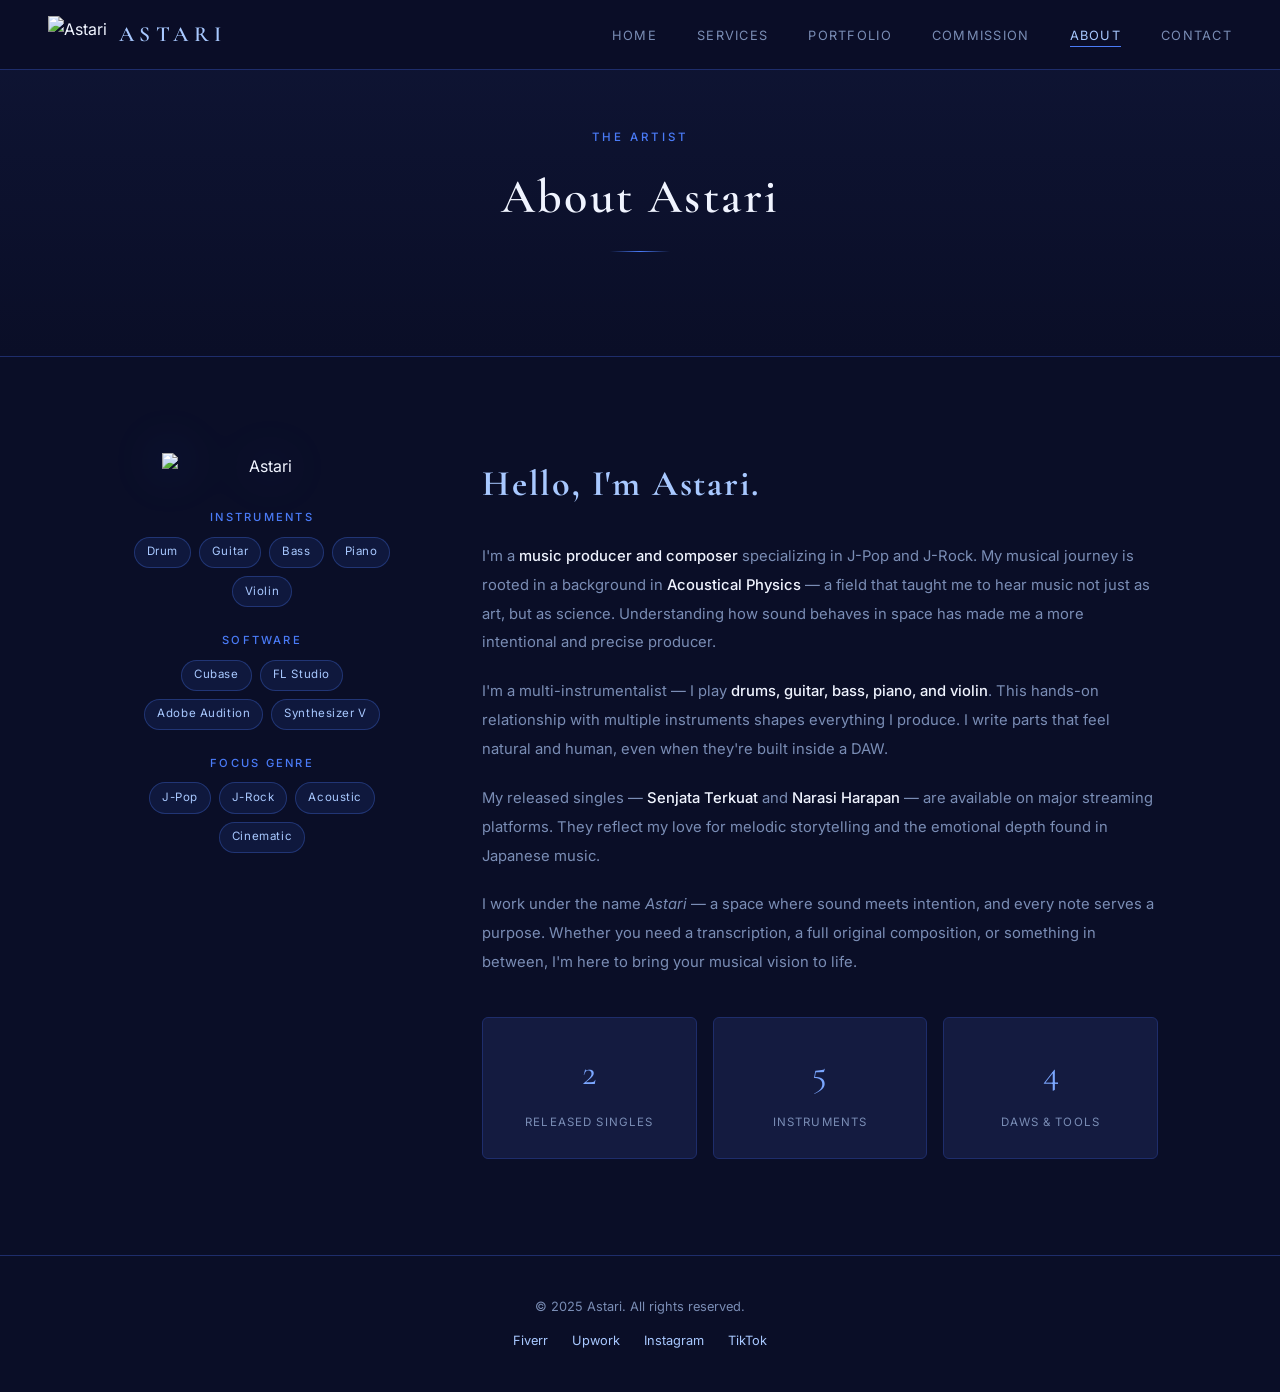
==== about.html @ a9f1df6e "Add files via upload" ====
<!DOCTYPE html>
<html lang="en">
<head>
    <meta charset="UTF-8">
    <meta name="viewport" content="width=device-width, initial-scale=1.0">
    <title>About — Astari</title>
    <meta name="description" content="About Astari — J-Pop & J-Rock music producer, composer, and multi-instrumentalist with a background in Acoustical Physics.">
    <link rel="stylesheet" href="style.css">
    <link rel="icon" href="images/logo.png" type="image/png">
</head>
<body>

<nav>
    <a href="index.html" class="nav-logo">
        <img src="images/logo.png" alt="Astari">
        <span class="nav-logo-text">ASTARI</span>
    </a>
    <button class="hamburger" onclick="toggleMenu()" aria-label="Open Menu">
        <span></span><span></span><span></span>
    </button>
    <ul class="nav-links" id="navLinks">
        <li><a href="index.html">Home</a></li>
        <li><a href="services.html">Services</a></li>
        <li><a href="portfolio.html">Portfolio</a></li>
        <li><a href="commission.html">Commission</a></li>
        <li><a href="about.html" class="active">About</a></li>
        <li><a href="contact.html">Contact</a></li>
    </ul>
</nav>

<div class="page-hero">
    <p class="section-label">The Artist</p>
    <h1 class="section-title">About Astari</h1>
    <div class="divider"></div>
</div>

<section>
    <div class="about-grid">

        <!-- LEFT: Logo + Skills -->
        <div class="about-logo-area">
            <img src="images/logo.png" alt="Astari">

            <p class="about-section-label">Instruments</p>
            <div class="skills-list" style="justify-content: center;">
                <span class="skill-tag">Drum</span>
                <span class="skill-tag">Guitar</span>
                <span class="skill-tag">Bass</span>
                <span class="skill-tag">Piano</span>
                <span class="skill-tag">Violin</span>
            </div>

            <p class="about-section-label">Software</p>
            <div class="skills-list" style="justify-content: center;">
                <span class="skill-tag">Cubase</span>
                <span class="skill-tag">FL Studio</span>
                <span class="skill-tag">Adobe Audition</span>
                <span class="skill-tag">Synthesizer V</span>
            </div>

            <p class="about-section-label">Focus Genre</p>
            <div class="skills-list" style="justify-content: center;">
                <span class="skill-tag">J-Pop</span>
                <span class="skill-tag">J-Rock</span>
                <span class="skill-tag">Acoustic</span>
                <span class="skill-tag">Cinematic</span>
            </div>
        </div>

        <!-- RIGHT: Bio -->
        <div class="about-content">
            <h2>Hello, I'm Astari.</h2>

            <p>
                I'm a <strong>music producer and composer</strong> specializing in J-Pop and J-Rock.
                My musical journey is rooted in a background in <strong>Acoustical Physics</strong> —
                a field that taught me to hear music not just as art, but as science.
                Understanding how sound behaves in space has made me a more intentional and precise producer.
            </p>

            <p>
                I'm a multi-instrumentalist — I play <strong>drums, guitar, bass, piano, and violin</strong>.
                This hands-on relationship with multiple instruments shapes everything I produce.
                I write parts that feel natural and human, even when they're built inside a DAW.
            </p>

            <p>
                My released singles — <strong>Senjata Terkuat</strong> and <strong>Narasi Harapan</strong> —
                are available on major streaming platforms.
                They reflect my love for melodic storytelling and the emotional depth found in Japanese music.
            </p>

            <p>
                I work under the name <em>Astari</em> — a space where sound meets intention,
                and every note serves a purpose.
                Whether you need a transcription, a full original composition, or something in between,
                I'm here to bring your musical vision to life.
            </p>

            <!-- Stats -->
            <div class="about-stats">
                <div class="stat">
                    <span class="stat-number">2</span>
                    <span class="stat-label">Released Singles</span>
                </div>
                <div class="stat">
                    <span class="stat-number">5</span>
                    <span class="stat-label">Instruments</span>
                </div>
                <div class="stat">
                    <span class="stat-number">4</span>
                    <span class="stat-label">DAWs &amp; Tools</span>
                </div>
            </div>
        </div>

    </div>
</section>

<footer>
    <p>© 2025 Astari. All rights reserved.</p>
    <div class="footer-links">
        <a href="https://fiverr.com/[YOUR_FIVERR_USERNAME]" target="_blank" rel="noopener">Fiverr</a>
        <a href="https://www.upwork.com/freelancers/[YOUR_UPWORK_ID]" target="_blank" rel="noopener">Upwork</a>
        <a href="https://instagram.com/[YOUR_IG_USERNAME]" target="_blank" rel="noopener">Instagram</a>
        <a href="https://tiktok.com/@[YOUR_TIKTOK_USERNAME]" target="_blank" rel="noopener">TikTok</a>
    </div>
</footer>

<script>
    function toggleMenu() {
        document.getElementById('navLinks').classList.toggle('open');
    }
    document.querySelectorAll('.nav-links a').forEach(link => {
        link.addEventListener('click', () => {
            document.getElementById('navLinks').classList.remove('open');
        });
    });
</script>

</body>
</html>
---- style.css ----
/* ============================================================
   ASTARI — Music Portfolio Website
   Theme: Dark Navy + Electric Blue Glow
   ============================================================ */

@import url('https://fonts.googleapis.com/css2?family=Cormorant+Garamond:ital,wght@0,400;0,500;0,600;1,400&family=Inter:wght@300;400;500&display=swap');

/* --- Reset & Base --- */
*, *::before, *::after {
    margin: 0;
    padding: 0;
    box-sizing: border-box;
}

:root {
    --bg:     #0A0E27;
    --bg2:    #0F1535;
    --bg3:    #141B40;
    --border: #1E2D6B;
    --accent: #4A7BF7;
    --glow:   #7BA7FF;
    --light:  #A8C8FF;
    --text:   #F0F4FF;
    --muted:  #7A8DB5;
    --white:  #FFFFFF;
    --green:  #4ade80;
}

html { scroll-behavior: smooth; }

body {
    background: var(--bg);
    color: var(--text);
    font-family: 'Inter', sans-serif;
    font-size: 16px;
    line-height: 1.7;
    min-height: 100vh;
}

a { color: inherit; text-decoration: none; }
img { max-width: 100%; display: block; }

/* ============================================================
   NAVIGATION
   ============================================================ */
nav {
    position: fixed;
    top: 0; left: 0;
    width: 100%;
    background: rgba(10, 14, 39, 0.92);
    backdrop-filter: blur(16px);
    -webkit-backdrop-filter: blur(16px);
    border-bottom: 1px solid var(--border);
    z-index: 999;
    display: flex;
    align-items: center;
    justify-content: space-between;
    padding: 1rem 3rem;
}

.nav-logo {
    display: flex;
    align-items: center;
    gap: 0.75rem;
}

.nav-logo img {
    height: 36px;
    width: auto;
}

.nav-logo-text {
    font-family: 'Cormorant Garamond', serif;
    font-size: 1.35rem;
    font-weight: 600;
    color: var(--light);
    letter-spacing: 0.25em;
}

.nav-links {
    list-style: none;
    display: flex;
    gap: 2.5rem;
    align-items: center;
}

.nav-links a {
    font-size: 0.8rem;
    font-weight: 400;
    color: var(--muted);
    letter-spacing: 0.1em;
    text-transform: uppercase;
    transition: color 0.25s;
    position: relative;
}

.nav-links a::after {
    content: '';
    position: absolute;
    bottom: -4px; left: 0;
    width: 0; height: 1px;
    background: var(--accent);
    transition: width 0.25s;
}

.nav-links a:hover,
.nav-links a.active {
    color: var(--light);
}

.nav-links a:hover::after,
.nav-links a.active::after {
    width: 100%;
}

/* Hamburger */
.hamburger {
    display: none;
    background: none;
    border: none;
    cursor: pointer;
    padding: 0.5rem;
    flex-direction: column;
    gap: 5px;
}

.hamburger span {
    display: block;
    width: 22px;
    height: 2px;
    background: var(--text);
    border-radius: 2px;
    transition: all 0.3s;
}

/* ============================================================
   BUTTONS
   ============================================================ */
.btn {
    display: inline-flex;
    align-items: center;
    gap: 0.4rem;
    padding: 0.75rem 1.75rem;
    border-radius: 4px;
    font-family: 'Inter', sans-serif;
    font-size: 0.875rem;
    font-weight: 500;
    letter-spacing: 0.05em;
    cursor: pointer;
    transition: all 0.3s;
    border: none;
    text-decoration: none;
}

.btn-primary {
    background: var(--accent);
    color: var(--white);
}

.btn-primary:hover {
    background: var(--glow);
    box-shadow: 0 0 24px rgba(74, 123, 247, 0.5);
    transform: translateY(-1px);
}

.btn-outline {
    background: transparent;
    color: var(--light);
    border: 1px solid rgba(74, 123, 247, 0.5);
}

.btn-outline:hover {
    background: rgba(74, 123, 247, 0.08);
    border-color: var(--accent);
    box-shadow: 0 0 16px rgba(74, 123, 247, 0.15);
    transform: translateY(-1px);
}

.btn-fiverr {
    background: #1DBF73;
    color: var(--white);
}

.btn-fiverr:hover {
    background: #19a463;
    box-shadow: 0 0 20px rgba(29, 191, 115, 0.4);
    transform: translateY(-1px);
}

/* ============================================================
   SECTION LAYOUT
   ============================================================ */
section {
    padding: 6rem 2rem;
    max-width: 1100px;
    margin: 0 auto;
}

.section-label {
    text-align: center;
    font-size: 0.72rem;
    font-weight: 500;
    color: var(--accent);
    letter-spacing: 0.25em;
    text-transform: uppercase;
    margin-bottom: 0.6rem;
}

.section-title {
    font-family: 'Cormorant Garamond', serif;
    font-size: clamp(2rem, 4vw, 3rem);
    font-weight: 600;
    color: var(--text);
    text-align: center;
    margin-bottom: 0.5rem;
    letter-spacing: 0.05em;
}

.divider {
    width: 60px;
    height: 1px;
    background: linear-gradient(to right, transparent, var(--accent), transparent);
    margin: 0.75rem auto 2.5rem;
}

/* ============================================================
   CARDS
   ============================================================ */
.card {
    background: var(--bg3);
    border: 1px solid var(--border);
    border-radius: 8px;
    padding: 2rem;
    transition: border-color 0.3s, box-shadow 0.3s, transform 0.3s;
}

.card:hover {
    border-color: rgba(74, 123, 247, 0.5);
    box-shadow: 0 4px 30px rgba(74, 123, 247, 0.08);
    transform: translateY(-2px);
}

/* ============================================================
   PAGE HERO (inner pages)
   ============================================================ */
.page-hero {
    padding: 8rem 2rem 4rem;
    text-align: center;
    background: linear-gradient(to bottom, var(--bg2), var(--bg));
    border-bottom: 1px solid var(--border);
}

/* ============================================================
   HOME — HERO
   ============================================================ */
.hero {
    min-height: 100vh;
    display: flex;
    flex-direction: column;
    align-items: center;
    justify-content: center;
    text-align: center;
    padding: 8rem 2rem 4rem;
    position: relative;
    overflow: hidden;
}

.hero::before {
    content: '';
    position: absolute;
    top: 20%; left: 50%;
    transform: translateX(-50%);
    width: 700px; height: 700px;
    background: radial-gradient(ellipse, rgba(74, 123, 247, 0.07) 0%, transparent 70%);
    pointer-events: none;
}

.hero-logo img {
    height: 160px;
    width: auto;
    margin: 0 auto 2rem;
    filter: drop-shadow(0 0 24px rgba(74, 123, 247, 0.45));
    animation: float 6s ease-in-out infinite;
}

@keyframes float {
    0%, 100% { transform: translateY(0px); }
    50%       { transform: translateY(-14px); }
}

.hero-eyebrow {
    font-size: 0.75rem;
    font-weight: 500;
    color: var(--accent);
    letter-spacing: 0.3em;
    text-transform: uppercase;
    margin-bottom: 0.75rem;
}

.hero-title {
    font-family: 'Cormorant Garamond', serif;
    font-size: clamp(3.5rem, 8vw, 6rem);
    font-weight: 600;
    color: var(--text);
    letter-spacing: 0.35em;
    margin-bottom: 1rem;
    line-height: 1;
}

.hero-subtitle {
    font-size: 0.95rem;
    color: var(--muted);
    letter-spacing: 0.12em;
    margin-bottom: 2.5rem;
}

.hero-subtitle span {
    color: var(--border);
    margin: 0 0.5rem;
}

.hero-buttons {
    display: flex;
    gap: 1rem;
    justify-content: center;
    flex-wrap: wrap;
    margin-bottom: 2rem;
}

.commission-status {
    display: inline-flex;
    align-items: center;
    gap: 0.6rem;
    font-size: 0.8rem;
    color: var(--muted);
    padding: 0.45rem 1.1rem;
    border: 1px solid var(--border);
    border-radius: 20px;
    background: var(--bg2);
}

.status-dot {
    width: 8px; height: 8px;
    border-radius: 50%;
    background: var(--green);
    box-shadow: 0 0 8px var(--green);
    animation: pulse 2s ease-in-out infinite;
    flex-shrink: 0;
}

@keyframes pulse {
    0%, 100% { opacity: 1; }
    50%       { opacity: 0.4; }
}

/* ============================================================
   HOME — SERVICES MINI GRID
   ============================================================ */
.services-mini-grid {
    display: grid;
    grid-template-columns: repeat(auto-fill, minmax(210px, 1fr));
    gap: 1rem;
}

.service-mini-card {
    background: var(--bg3);
    border: 1px solid var(--border);
    border-radius: 6px;
    padding: 0.9rem 1.25rem;
    font-size: 0.875rem;
    color: var(--muted);
    display: flex;
    align-items: center;
    gap: 0.6rem;
    transition: all 0.3s;
}

.service-mini-card:hover {
    border-color: var(--accent);
    color: var(--light);
}

/* ============================================================
   SERVICES PAGE
   ============================================================ */
.services-grid {
    display: grid;
    grid-template-columns: repeat(auto-fill, minmax(300px, 1fr));
    gap: 1.5rem;
    margin-top: 2rem;
}

.service-card {
    background: var(--bg3);
    border: 1px solid var(--border);
    border-radius: 8px;
    padding: 2rem;
    transition: all 0.3s;
    display: flex;
    flex-direction: column;
}

.service-card:hover {
    border-color: rgba(74, 123, 247, 0.5);
    box-shadow: 0 4px 30px rgba(74, 123, 247, 0.08);
    transform: translateY(-3px);
}

.service-icon {
    font-size: 2rem;
    margin-bottom: 1rem;
}

.service-card h3 {
    font-family: 'Cormorant Garamond', serif;
    font-size: 1.3rem;
    font-weight: 600;
    color: var(--light);
    margin-bottom: 0.75rem;
    letter-spacing: 0.05em;
}

.service-card p {
    font-size: 0.875rem;
    color: var(--muted);
    line-height: 1.75;
    margin-bottom: 1.5rem;
    flex: 1;
}

.service-badge {
    display: inline-block;
    font-size: 0.68rem;
    font-weight: 500;
    letter-spacing: 0.08em;
    text-transform: uppercase;
    padding: 0.2rem 0.6rem;
    border-radius: 3px;
    background: rgba(74, 123, 247, 0.12);
    color: var(--accent);
    border: 1px solid rgba(74, 123, 247, 0.3);
    margin-bottom: 1rem;
    margin-right: 0.4rem;
}

.service-buttons {
    display: flex;
    gap: 0.75rem;
    flex-wrap: wrap;
}

/* ============================================================
   PORTFOLIO PAGE
   ============================================================ */
.portfolio-grid {
    display: grid;
    grid-template-columns: repeat(auto-fill, minmax(320px, 1fr));
    gap: 2rem;
}

.portfolio-card {
    background: var(--bg3);
    border: 1px solid var(--border);
    border-radius: 8px;
    overflow: hidden;
    transition: all 0.3s;
}

.portfolio-card:hover {
    border-color: rgba(74, 123, 247, 0.5);
    box-shadow: 0 4px 30px rgba(74, 123, 247, 0.1);
    transform: translateY(-3px);
}

.portfolio-artwork {
    width: 100%;
    aspect-ratio: 1 / 1;
    background: var(--bg2);
    display: flex;
    align-items: center;
    justify-content: center;
    font-size: 5rem;
    color: var(--border);
    overflow: hidden;
}

.portfolio-artwork img {
    width: 100%;
    height: 100%;
    object-fit: cover;
}

.portfolio-info {
    padding: 1.5rem 1.5rem 0.5rem;
}

.portfolio-info h3 {
    font-family: 'Cormorant Garamond', serif;
    font-size: 1.3rem;
    color: var(--light);
    margin-bottom: 0.25rem;
}

.portfolio-info .meta {
    font-size: 0.78rem;
    color: var(--muted);
    margin-bottom: 1rem;
    letter-spacing: 0.05em;
}

.portfolio-embed {
    padding: 0 1.5rem 1.5rem;
}

.portfolio-embed iframe {
    width: 100%;
    border-radius: 4px;
    border: none;
}

.embed-placeholder {
    background: var(--bg2);
    border: 1px dashed var(--border);
    border-radius: 4px;
    padding: 1rem;
    text-align: center;
    font-size: 0.78rem;
    color: var(--muted);
    font-style: italic;
}

/* ============================================================
   COMMISSION PAGE
   ============================================================ */
.commission-status-banner {
    background: var(--bg2);
    border: 1px solid var(--border);
    border-radius: 8px;
    padding: 2.5rem 2rem;
    text-align: center;
    margin-bottom: 4rem;
    position: relative;
    overflow: hidden;
}

.commission-status-banner::before {
    content: '';
    position: absolute;
    top: 0; left: 0; right: 0;
    height: 2px;
    background: linear-gradient(to right, transparent, var(--accent), transparent);
}

.commission-open-label {
    font-family: 'Cormorant Garamond', serif;
    font-size: 1.75rem;
    color: var(--green);
    letter-spacing: 0.1em;
    margin-bottom: 0.5rem;
    display: flex;
    align-items: center;
    justify-content: center;
    gap: 0.75rem;
}

.how-order-grid {
    display: grid;
    grid-template-columns: 1fr 1fr;
    gap: 2rem;
}

.order-card {
    background: var(--bg3);
    border: 1px solid var(--border);
    border-radius: 8px;
    padding: 2rem;
}

.order-card h3 {
    font-family: 'Cormorant Garamond', serif;
    font-size: 1.3rem;
    color: var(--light);
    margin-bottom: 0.75rem;
}

.order-card > p {
    color: var(--muted);
    font-size: 0.875rem;
    margin-bottom: 1rem;
}

.order-steps {
    list-style: none;
    color: var(--muted);
    font-size: 0.875rem;
    margin-bottom: 1.5rem;
}

.order-steps li {
    padding: 0.45rem 0;
    border-bottom: 1px solid var(--border);
    display: flex;
    align-items: center;
    gap: 0.6rem;
}

.order-steps li:last-child {
    border-bottom: none;
}

.tos-list {
    list-style: none;
    color: var(--muted);
    font-size: 0.875rem;
}

.tos-list li {
    padding: 0.75rem 0;
    border-bottom: 1px solid var(--border);
    display: flex;
    gap: 0.75rem;
    align-items: flex-start;
    line-height: 1.65;
}

.tos-list li:last-child {
    border-bottom: none;
}

.tos-list li::before {
    content: '✦';
    color: var(--accent);
    font-size: 0.6rem;
    margin-top: 0.45rem;
    flex-shrink: 0;
}

.faq-list {
    display: flex;
    flex-direction: column;
    gap: 1rem;
}

.faq-item h4 {
    font-family: 'Cormorant Garamond', serif;
    font-size: 1.1rem;
    color: var(--light);
    margin-bottom: 0.5rem;
}

.faq-item p {
    font-size: 0.875rem;
    color: var(--muted);
    line-height: 1.75;
}

/* ============================================================
   ABOUT PAGE
   ============================================================ */
.about-grid {
    display: grid;
    grid-template-columns: 280px 1fr;
    gap: 5rem;
    align-items: start;
}

.about-logo-area {
    text-align: center;
    position: sticky;
    top: 100px;
}

.about-logo-area img {
    width: 200px;
    margin: 0 auto 1.75rem;
    filter: drop-shadow(0 0 24px rgba(74, 123, 247, 0.35));
}

.skills-list {
    display: flex;
    flex-wrap: wrap;
    gap: 0.5rem;
    margin-top: 0.5rem;
}

.skill-tag {
    font-size: 0.72rem;
    padding: 0.3rem 0.75rem;
    border-radius: 20px;
    background: rgba(74, 123, 247, 0.1);
    border: 1px solid rgba(74, 123, 247, 0.3);
    color: var(--light);
    letter-spacing: 0.05em;
}

.about-section-label {
    font-size: 0.7rem;
    font-weight: 500;
    color: var(--accent);
    letter-spacing: 0.2em;
    text-transform: uppercase;
    margin: 1.5rem 0 0.6rem;
}

.about-content h2 {
    font-family: 'Cormorant Garamond', serif;
    font-size: 2.25rem;
    color: var(--light);
    margin-bottom: 1.75rem;
    letter-spacing: 0.05em;
}

.about-content p {
    color: var(--muted);
    font-size: 0.925rem;
    line-height: 1.95;
    margin-bottom: 1.25rem;
}

.about-content strong {
    color: var(--text);
    font-weight: 500;
}

.about-stats {
    display: grid;
    grid-template-columns: repeat(3, 1fr);
    gap: 1rem;
    margin-top: 2.5rem;
}

.stat {
    text-align: center;
    padding: 1.5rem 1rem;
    background: var(--bg3);
    border: 1px solid var(--border);
    border-radius: 6px;
}

.stat-number {
    font-family: 'Cormorant Garamond', serif;
    font-size: 2.25rem;
    color: var(--glow);
    display: block;
    margin-bottom: 0.25rem;
}

.stat-label {
    font-size: 0.72rem;
    color: var(--muted);
    text-transform: uppercase;
    letter-spacing: 0.1em;
}

/* ============================================================
   CONTACT PAGE
   ============================================================ */
.contact-grid {
    display: grid;
    grid-template-columns: 1fr 1fr;
    gap: 1.5rem;
}

.contact-card {
    background: var(--bg3);
    border: 1px solid var(--border);
    border-radius: 8px;
    padding: 1.75rem;
    transition: all 0.3s;
}

.contact-card:hover {
    border-color: rgba(74, 123, 247, 0.5);
    box-shadow: 0 0 24px rgba(74, 123, 247, 0.07);
    transform: translateY(-2px);
}

.contact-card-header {
    display: flex;
    align-items: center;
    gap: 0.75rem;
    margin-bottom: 0.75rem;
}

.contact-icon {
    font-size: 1.4rem;
}

.contact-card h3 {
    font-family: 'Cormorant Garamond', serif;
    font-size: 1.2rem;
    color: var(--light);
}

.contact-card p {
    font-size: 0.85rem;
    color: var(--muted);
    margin-bottom: 1.25rem;
    line-height: 1.65;
}

.contact-section-divider {
    border: none;
    border-top: 1px solid var(--border);
    margin: 3rem 0;
}

/* ============================================================
   FOOTER
   ============================================================ */
footer {
    border-top: 1px solid var(--border);
    padding: 2.5rem 2rem;
    text-align: center;
    color: var(--muted);
    font-size: 0.8rem;
}

footer a {
    color: var(--light);
    transition: color 0.2s;
}

footer a:hover { color: var(--white); }

.footer-links {
    display: flex;
    justify-content: center;
    gap: 1.5rem;
    margin-top: 0.75rem;
    flex-wrap: wrap;
}

/* ============================================================
   UTILITY
   ============================================================ */
.text-center { text-align: center; }
.mt-1 { margin-top: 1rem; }
.mt-2 { margin-top: 2rem; }
.mt-3 { margin-top: 3rem; }
.mt-4 { margin-top: 4rem; }

.info-box {
    background: var(--bg2);
    border: 1px solid var(--border);
    border-radius: 8px;
    padding: 1.5rem 2rem;
    font-size: 0.875rem;
    color: var(--muted);
    text-align: center;
    line-height: 1.8;
}

/* ============================================================
   RESPONSIVE
   ============================================================ */
@media (max-width: 900px) {
    .about-grid {
        grid-template-columns: 1fr;
        gap: 3rem;
    }
    .about-logo-area {
        position: static;
    }
}

@media (max-width: 768px) {
    nav { padding: 1rem 1.25rem; }

    .nav-links {
        display: none;
        position: fixed;
        top: 64px; left: 0;
        width: 100%;
        background: var(--bg2);
        flex-direction: column;
        padding: 1.5rem 2rem;
        gap: 1.25rem;
        border-bottom: 1px solid var(--border);
        z-index: 998;
    }

    .nav-links.open { display: flex; }
    .hamburger { display: flex; }

    .hero-logo img { height: 120px; }

    .how-order-grid,
    .contact-grid {
        grid-template-columns: 1fr;
    }

    .about-stats { grid-template-columns: 1fr 1fr; }

    section { padding: 4rem 1.25rem; }
    .page-hero { padding: 7rem 1.25rem 3rem; }
}

@media (max-width: 480px) {
    .about-stats { grid-template-columns: 1fr; }
    .hero-title { letter-spacing: 0.2em; }
}
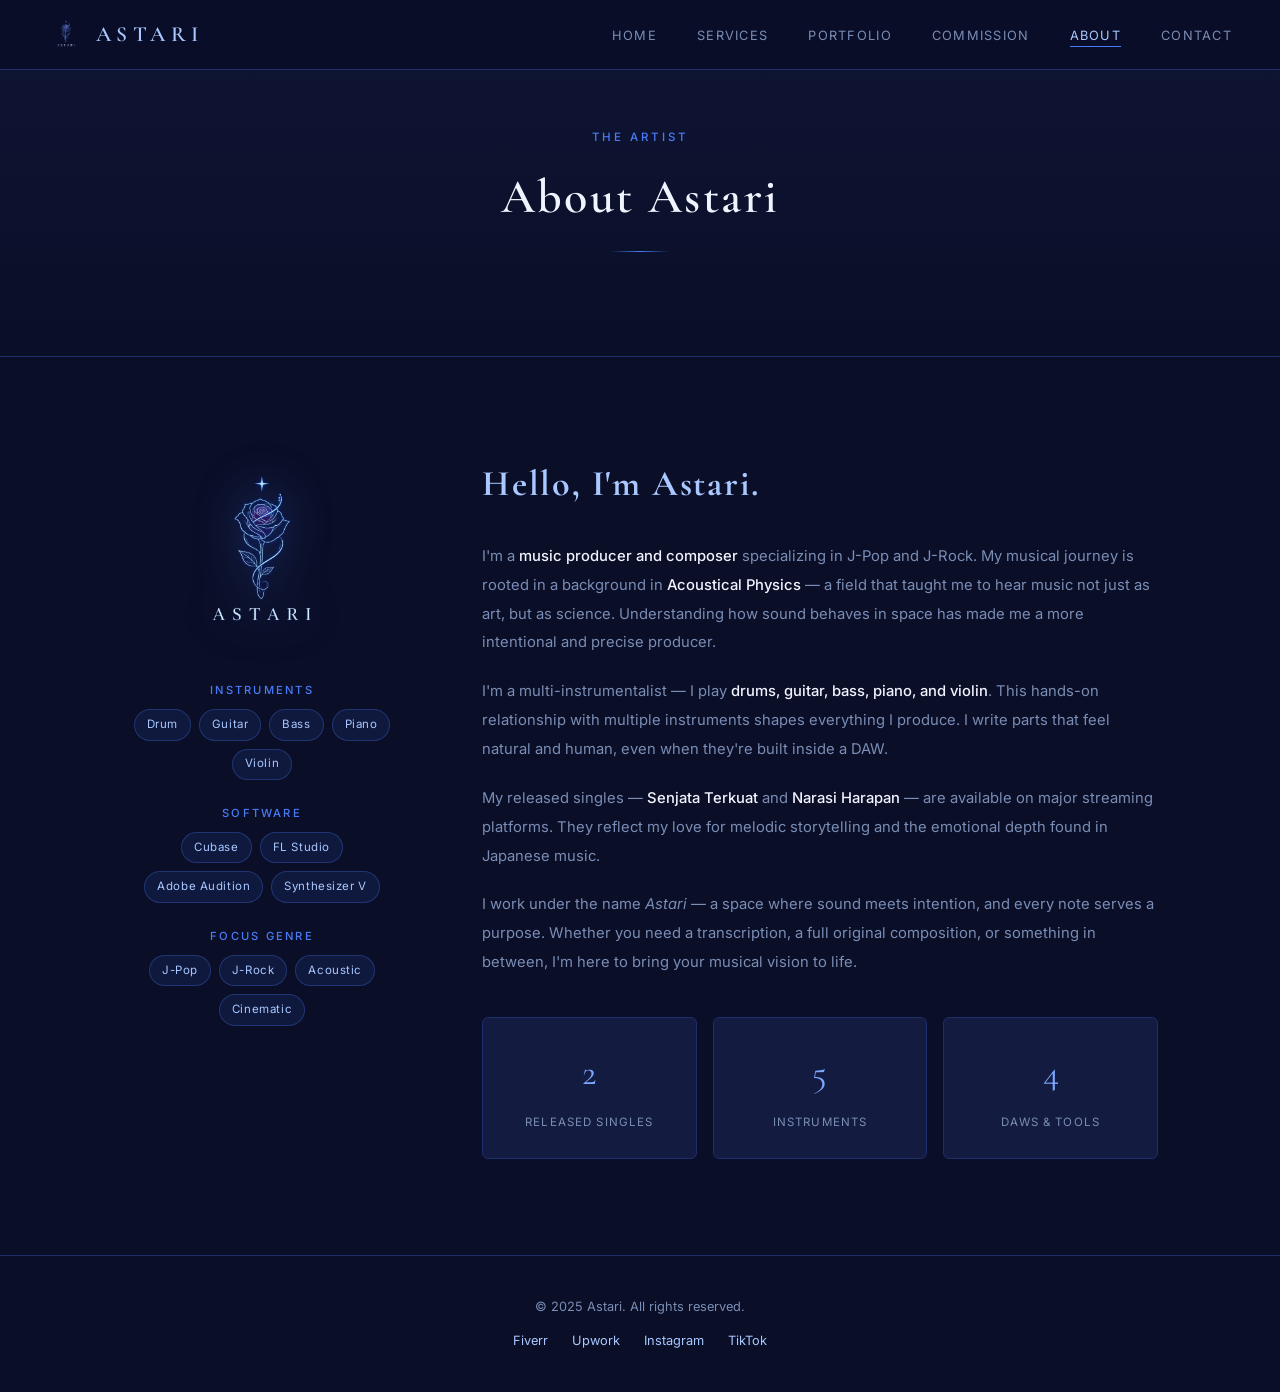
==== commit 2006f34a: "Add files via upload" ====
--- a/about.html
+++ b/about.html
@@ -1,142 +1,142 @@
-<!DOCTYPE html>
-<html lang="en">
-<head>
-    <meta charset="UTF-8">
-    <meta name="viewport" content="width=device-width, initial-scale=1.0">
-    <title>About — Astari</title>
-    <meta name="description" content="About Astari — J-Pop & J-Rock music producer, composer, and multi-instrumentalist with a background in Acoustical Physics.">
-    <link rel="stylesheet" href="style.css">
-    <link rel="icon" href="images/logo.png" type="image/png">
-</head>
-<body>
-
-<nav>
-    <a href="index.html" class="nav-logo">
-        <img src="images/logo.png" alt="Astari">
-        <span class="nav-logo-text">ASTARI</span>
-    </a>
-    <button class="hamburger" onclick="toggleMenu()" aria-label="Open Menu">
-        <span></span><span></span><span></span>
-    </button>
-    <ul class="nav-links" id="navLinks">
-        <li><a href="index.html">Home</a></li>
-        <li><a href="services.html">Services</a></li>
-        <li><a href="portfolio.html">Portfolio</a></li>
-        <li><a href="commission.html">Commission</a></li>
-        <li><a href="about.html" class="active">About</a></li>
-        <li><a href="contact.html">Contact</a></li>
-    </ul>
-</nav>
-
-<div class="page-hero">
-    <p class="section-label">The Artist</p>
-    <h1 class="section-title">About Astari</h1>
-    <div class="divider"></div>
-</div>
-
-<section>
-    <div class="about-grid">
-
-        <!-- LEFT: Logo + Skills -->
-        <div class="about-logo-area">
-            <img src="images/logo.png" alt="Astari">
-
-            <p class="about-section-label">Instruments</p>
-            <div class="skills-list" style="justify-content: center;">
-                <span class="skill-tag">Drum</span>
-                <span class="skill-tag">Guitar</span>
-                <span class="skill-tag">Bass</span>
-                <span class="skill-tag">Piano</span>
-                <span class="skill-tag">Violin</span>
-            </div>
-
-            <p class="about-section-label">Software</p>
-            <div class="skills-list" style="justify-content: center;">
-                <span class="skill-tag">Cubase</span>
-                <span class="skill-tag">FL Studio</span>
-                <span class="skill-tag">Adobe Audition</span>
-                <span class="skill-tag">Synthesizer V</span>
-            </div>
-
-            <p class="about-section-label">Focus Genre</p>
-            <div class="skills-list" style="justify-content: center;">
-                <span class="skill-tag">J-Pop</span>
-                <span class="skill-tag">J-Rock</span>
-                <span class="skill-tag">Acoustic</span>
-                <span class="skill-tag">Cinematic</span>
-            </div>
-        </div>
-
-        <!-- RIGHT: Bio -->
-        <div class="about-content">
-            <h2>Hello, I'm Astari.</h2>
-
-            <p>
-                I'm a <strong>music producer and composer</strong> specializing in J-Pop and J-Rock.
-                My musical journey is rooted in a background in <strong>Acoustical Physics</strong> —
-                a field that taught me to hear music not just as art, but as science.
-                Understanding how sound behaves in space has made me a more intentional and precise producer.
-            </p>
-
-            <p>
-                I'm a multi-instrumentalist — I play <strong>drums, guitar, bass, piano, and violin</strong>.
-                This hands-on relationship with multiple instruments shapes everything I produce.
-                I write parts that feel natural and human, even when they're built inside a DAW.
-            </p>
-
-            <p>
-                My released singles — <strong>Senjata Terkuat</strong> and <strong>Narasi Harapan</strong> —
-                are available on major streaming platforms.
-                They reflect my love for melodic storytelling and the emotional depth found in Japanese music.
-            </p>
-
-            <p>
-                I work under the name <em>Astari</em> — a space where sound meets intention,
-                and every note serves a purpose.
-                Whether you need a transcription, a full original composition, or something in between,
-                I'm here to bring your musical vision to life.
-            </p>
-
-            <!-- Stats -->
-            <div class="about-stats">
-                <div class="stat">
-                    <span class="stat-number">2</span>
-                    <span class="stat-label">Released Singles</span>
-                </div>
-                <div class="stat">
-                    <span class="stat-number">5</span>
-                    <span class="stat-label">Instruments</span>
-                </div>
-                <div class="stat">
-                    <span class="stat-number">4</span>
-                    <span class="stat-label">DAWs &amp; Tools</span>
-                </div>
-            </div>
-        </div>
-
-    </div>
-</section>
-
-<footer>
-    <p>© 2025 Astari. All rights reserved.</p>
-    <div class="footer-links">
-        <a href="https://fiverr.com/[YOUR_FIVERR_USERNAME]" target="_blank" rel="noopener">Fiverr</a>
-        <a href="https://www.upwork.com/freelancers/[YOUR_UPWORK_ID]" target="_blank" rel="noopener">Upwork</a>
-        <a href="https://instagram.com/[YOUR_IG_USERNAME]" target="_blank" rel="noopener">Instagram</a>
-        <a href="https://tiktok.com/@[YOUR_TIKTOK_USERNAME]" target="_blank" rel="noopener">TikTok</a>
-    </div>
-</footer>
-
-<script>
-    function toggleMenu() {
-        document.getElementById('navLinks').classList.toggle('open');
-    }
-    document.querySelectorAll('.nav-links a').forEach(link => {
-        link.addEventListener('click', () => {
-            document.getElementById('navLinks').classList.remove('open');
-        });
-    });
-</script>
-
-</body>
-</html>
+<!DOCTYPE html>
+<html lang="en">
+<head>
+    <meta charset="UTF-8">
+    <meta name="viewport" content="width=device-width, initial-scale=1.0">
+    <title>About — Astari</title>
+    <meta name="description" content="About Astari — J-Pop & J-Rock music producer, composer, and multi-instrumentalist with a background in Acoustical Physics.">
+    <link rel="stylesheet" href="style.css">
+    <link rel="icon" href="astari_logo_blueneon_transparent.png" type="image/png">
+</head>
+<body>
+
+<nav>
+    <a href="index.html" class="nav-logo">
+        <img src="astari_logo_blueneon_transparent.png" alt="Astari">
+        <span class="nav-logo-text">ASTARI</span>
+    </a>
+    <button class="hamburger" onclick="toggleMenu()" aria-label="Open Menu">
+        <span></span><span></span><span></span>
+    </button>
+    <ul class="nav-links" id="navLinks">
+        <li><a href="index.html">Home</a></li>
+        <li><a href="services.html">Services</a></li>
+        <li><a href="portfolio.html">Portfolio</a></li>
+        <li><a href="commission.html">Commission</a></li>
+        <li><a href="about.html" class="active">About</a></li>
+        <li><a href="contact.html">Contact</a></li>
+    </ul>
+</nav>
+
+<div class="page-hero">
+    <p class="section-label">The Artist</p>
+    <h1 class="section-title">About Astari</h1>
+    <div class="divider"></div>
+</div>
+
+<section>
+    <div class="about-grid">
+
+        <!-- LEFT: Logo + Skills -->
+        <div class="about-logo-area">
+            <img src="astari_logo_blueneon_transparent.png" alt="Astari">
+
+            <p class="about-section-label">Instruments</p>
+            <div class="skills-list" style="justify-content: center;">
+                <span class="skill-tag">Drum</span>
+                <span class="skill-tag">Guitar</span>
+                <span class="skill-tag">Bass</span>
+                <span class="skill-tag">Piano</span>
+                <span class="skill-tag">Violin</span>
+            </div>
+
+            <p class="about-section-label">Software</p>
+            <div class="skills-list" style="justify-content: center;">
+                <span class="skill-tag">Cubase</span>
+                <span class="skill-tag">FL Studio</span>
+                <span class="skill-tag">Adobe Audition</span>
+                <span class="skill-tag">Synthesizer V</span>
+            </div>
+
+            <p class="about-section-label">Focus Genre</p>
+            <div class="skills-list" style="justify-content: center;">
+                <span class="skill-tag">J-Pop</span>
+                <span class="skill-tag">J-Rock</span>
+                <span class="skill-tag">Acoustic</span>
+                <span class="skill-tag">Cinematic</span>
+            </div>
+        </div>
+
+        <!-- RIGHT: Bio -->
+        <div class="about-content">
+            <h2>Hello, I'm Astari.</h2>
+
+            <p>
+                I'm a <strong>music producer and composer</strong> specializing in J-Pop and J-Rock.
+                My musical journey is rooted in a background in <strong>Acoustical Physics</strong> —
+                a field that taught me to hear music not just as art, but as science.
+                Understanding how sound behaves in space has made me a more intentional and precise producer.
+            </p>
+
+            <p>
+                I'm a multi-instrumentalist — I play <strong>drums, guitar, bass, piano, and violin</strong>.
+                This hands-on relationship with multiple instruments shapes everything I produce.
+                I write parts that feel natural and human, even when they're built inside a DAW.
+            </p>
+
+            <p>
+                My released singles — <strong>Senjata Terkuat</strong> and <strong>Narasi Harapan</strong> —
+                are available on major streaming platforms.
+                They reflect my love for melodic storytelling and the emotional depth found in Japanese music.
+            </p>
+
+            <p>
+                I work under the name <em>Astari</em> — a space where sound meets intention,
+                and every note serves a purpose.
+                Whether you need a transcription, a full original composition, or something in between,
+                I'm here to bring your musical vision to life.
+            </p>
+
+            <!-- Stats -->
+            <div class="about-stats">
+                <div class="stat">
+                    <span class="stat-number">2</span>
+                    <span class="stat-label">Released Singles</span>
+                </div>
+                <div class="stat">
+                    <span class="stat-number">5</span>
+                    <span class="stat-label">Instruments</span>
+                </div>
+                <div class="stat">
+                    <span class="stat-number">4</span>
+                    <span class="stat-label">DAWs &amp; Tools</span>
+                </div>
+            </div>
+        </div>
+
+    </div>
+</section>
+
+<footer>
+    <p>© 2025 Astari. All rights reserved.</p>
+    <div class="footer-links">
+        <a href="https://fiverr.com/[YOUR_FIVERR_USERNAME]" target="_blank" rel="noopener">Fiverr</a>
+        <a href="https://www.upwork.com/freelancers/[YOUR_UPWORK_ID]" target="_blank" rel="noopener">Upwork</a>
+        <a href="https://instagram.com/[YOUR_IG_USERNAME]" target="_blank" rel="noopener">Instagram</a>
+        <a href="https://tiktok.com/@[YOUR_TIKTOK_USERNAME]" target="_blank" rel="noopener">TikTok</a>
+    </div>
+</footer>
+
+<script>
+    function toggleMenu() {
+        document.getElementById('navLinks').classList.toggle('open');
+    }
+    document.querySelectorAll('.nav-links a').forEach(link => {
+        link.addEventListener('click', () => {
+            document.getElementById('navLinks').classList.remove('open');
+        });
+    });
+</script>
+
+</body>
+</html>
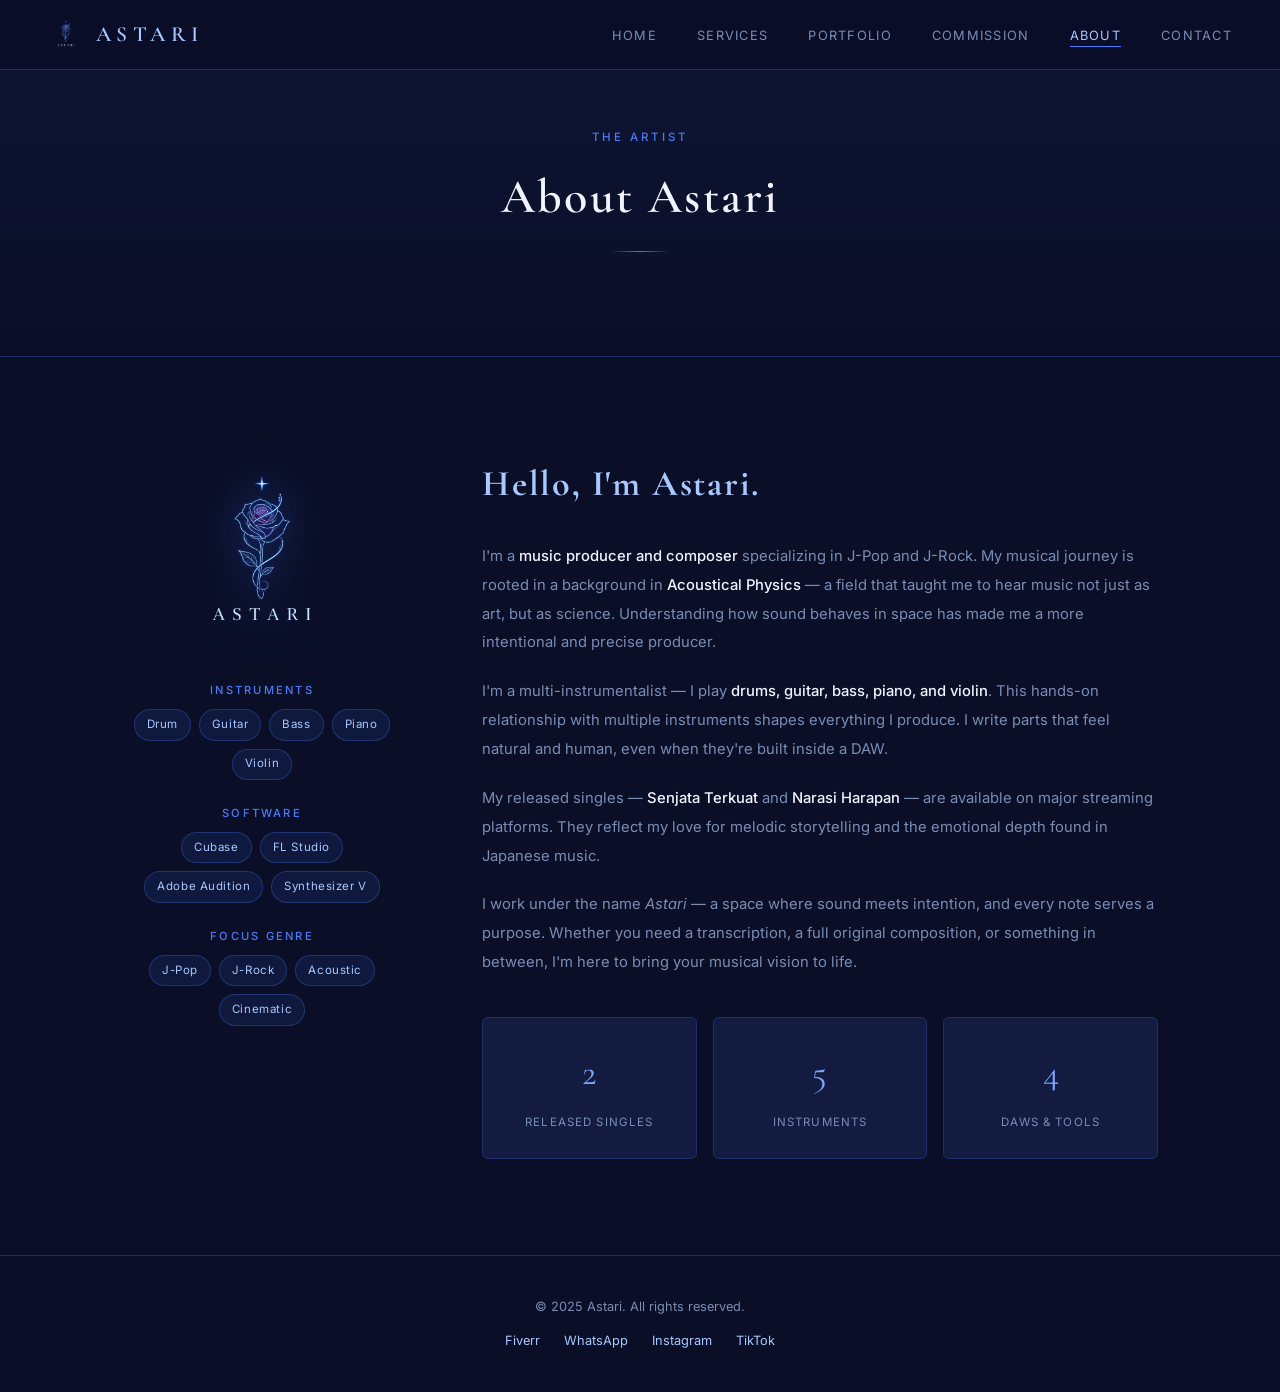
==== commit b138be66: "Update active social media, WhatsApp, and Fiverr links" ====
--- a/about.html
+++ b/about.html
@@ -120,10 +120,10 @@
 <footer>
     <p>© 2025 Astari. All rights reserved.</p>
     <div class="footer-links">
-        <a href="https://fiverr.com/[YOUR_FIVERR_USERNAME]" target="_blank" rel="noopener">Fiverr</a>
-        <a href="https://www.upwork.com/freelancers/[YOUR_UPWORK_ID]" target="_blank" rel="noopener">Upwork</a>
-        <a href="https://instagram.com/[YOUR_IG_USERNAME]" target="_blank" rel="noopener">Instagram</a>
-        <a href="https://tiktok.com/@[YOUR_TIKTOK_USERNAME]" target="_blank" rel="noopener">TikTok</a>
+        <a href="https://www.fiverr.com/s/P44VlWw" target="_blank" rel="noopener">Fiverr</a>
+        <a href="https://wa.me/6281353412340" target="_blank" rel="noopener">WhatsApp</a>
+        <a href="https://www.instagram.com/astarimusicworks/" target="_blank" rel="noopener">Instagram</a>
+        <a href="https://www.tiktok.com/@astari3046" target="_blank" rel="noopener">TikTok</a>
     </div>
 </footer>
 
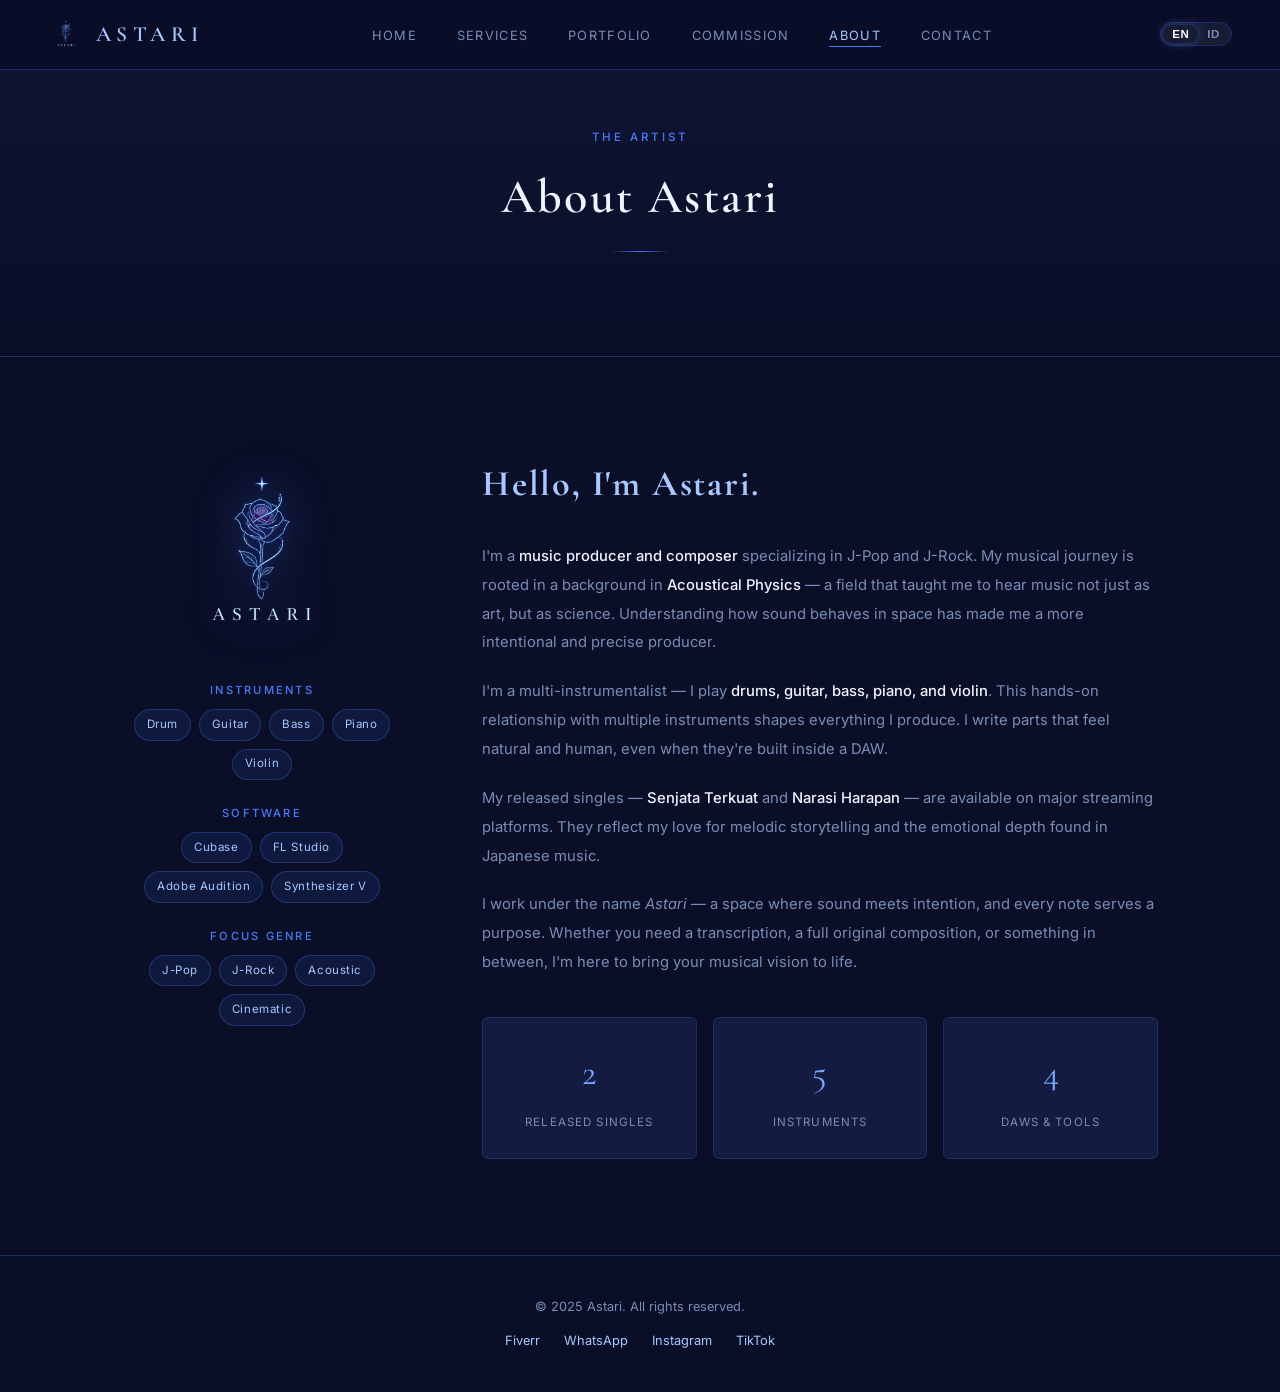
==== commit c1202724: "Add full English & Indonesian bilingual language switcher and clean up all pages" ====
--- a/about.html
+++ b/about.html
@@ -1,142 +1,207 @@
-<!DOCTYPE html>
-<html lang="en">
-<head>
-    <meta charset="UTF-8">
-    <meta name="viewport" content="width=device-width, initial-scale=1.0">
-    <title>About — Astari</title>
-    <meta name="description" content="About Astari — J-Pop & J-Rock music producer, composer, and multi-instrumentalist with a background in Acoustical Physics.">
-    <link rel="stylesheet" href="style.css">
-    <link rel="icon" href="astari_logo_blueneon_transparent.png" type="image/png">
-</head>
-<body>
-
-<nav>
-    <a href="index.html" class="nav-logo">
-        <img src="astari_logo_blueneon_transparent.png" alt="Astari">
-        <span class="nav-logo-text">ASTARI</span>
-    </a>
-    <button class="hamburger" onclick="toggleMenu()" aria-label="Open Menu">
-        <span></span><span></span><span></span>
-    </button>
-    <ul class="nav-links" id="navLinks">
-        <li><a href="index.html">Home</a></li>
-        <li><a href="services.html">Services</a></li>
-        <li><a href="portfolio.html">Portfolio</a></li>
-        <li><a href="commission.html">Commission</a></li>
-        <li><a href="about.html" class="active">About</a></li>
-        <li><a href="contact.html">Contact</a></li>
-    </ul>
-</nav>
-
-<div class="page-hero">
-    <p class="section-label">The Artist</p>
-    <h1 class="section-title">About Astari</h1>
-    <div class="divider"></div>
-</div>
-
-<section>
-    <div class="about-grid">
-
-        <!-- LEFT: Logo + Skills -->
-        <div class="about-logo-area">
-            <img src="astari_logo_blueneon_transparent.png" alt="Astari">
-
-            <p class="about-section-label">Instruments</p>
-            <div class="skills-list" style="justify-content: center;">
-                <span class="skill-tag">Drum</span>
-                <span class="skill-tag">Guitar</span>
-                <span class="skill-tag">Bass</span>
-                <span class="skill-tag">Piano</span>
-                <span class="skill-tag">Violin</span>
-            </div>
-
-            <p class="about-section-label">Software</p>
-            <div class="skills-list" style="justify-content: center;">
-                <span class="skill-tag">Cubase</span>
-                <span class="skill-tag">FL Studio</span>
-                <span class="skill-tag">Adobe Audition</span>
-                <span class="skill-tag">Synthesizer V</span>
-            </div>
-
-            <p class="about-section-label">Focus Genre</p>
-            <div class="skills-list" style="justify-content: center;">
-                <span class="skill-tag">J-Pop</span>
-                <span class="skill-tag">J-Rock</span>
-                <span class="skill-tag">Acoustic</span>
-                <span class="skill-tag">Cinematic</span>
-            </div>
-        </div>
-
-        <!-- RIGHT: Bio -->
-        <div class="about-content">
-            <h2>Hello, I'm Astari.</h2>
-
-            <p>
-                I'm a <strong>music producer and composer</strong> specializing in J-Pop and J-Rock.
-                My musical journey is rooted in a background in <strong>Acoustical Physics</strong> —
-                a field that taught me to hear music not just as art, but as science.
-                Understanding how sound behaves in space has made me a more intentional and precise producer.
-            </p>
-
-            <p>
-                I'm a multi-instrumentalist — I play <strong>drums, guitar, bass, piano, and violin</strong>.
-                This hands-on relationship with multiple instruments shapes everything I produce.
-                I write parts that feel natural and human, even when they're built inside a DAW.
-            </p>
-
-            <p>
-                My released singles — <strong>Senjata Terkuat</strong> and <strong>Narasi Harapan</strong> —
-                are available on major streaming platforms.
-                They reflect my love for melodic storytelling and the emotional depth found in Japanese music.
-            </p>
-
-            <p>
-                I work under the name <em>Astari</em> — a space where sound meets intention,
-                and every note serves a purpose.
-                Whether you need a transcription, a full original composition, or something in between,
-                I'm here to bring your musical vision to life.
-            </p>
-
-            <!-- Stats -->
-            <div class="about-stats">
-                <div class="stat">
-                    <span class="stat-number">2</span>
-                    <span class="stat-label">Released Singles</span>
-                </div>
-                <div class="stat">
-                    <span class="stat-number">5</span>
-                    <span class="stat-label">Instruments</span>
-                </div>
-                <div class="stat">
-                    <span class="stat-number">4</span>
-                    <span class="stat-label">DAWs &amp; Tools</span>
-                </div>
-            </div>
-        </div>
-
-    </div>
-</section>
-
-<footer>
-    <p>© 2025 Astari. All rights reserved.</p>
-    <div class="footer-links">
-        <a href="https://www.fiverr.com/s/P44VlWw" target="_blank" rel="noopener">Fiverr</a>
-        <a href="https://wa.me/6281353412340" target="_blank" rel="noopener">WhatsApp</a>
-        <a href="https://www.instagram.com/astarimusicworks/" target="_blank" rel="noopener">Instagram</a>
-        <a href="https://www.tiktok.com/@astari3046" target="_blank" rel="noopener">TikTok</a>
-    </div>
-</footer>
-
-<script>
-    function toggleMenu() {
-        document.getElementById('navLinks').classList.toggle('open');
-    }
-    document.querySelectorAll('.nav-links a').forEach(link => {
-        link.addEventListener('click', () => {
-            document.getElementById('navLinks').classList.remove('open');
-        });
-    });
-</script>
-
-</body>
-</html>
+<!DOCTYPE html>
+<html lang="en">
+<head>
+    <meta charset="UTF-8">
+    <meta name="viewport" content="width=device-width, initial-scale=1.0">
+    <title>About — Astari</title>
+    <meta name="description" content="About Astari — J-Pop & J-Rock music producer, composer, and multi-instrumentalist with a background in Acoustical Physics.">
+    <link rel="stylesheet" href="style.css">
+    <link rel="icon" href="astari_logo_blueneon_transparent.png" type="image/png">
+    <script src="lang.js"></script>
+</head>
+<body>
+
+<nav>
+    <a href="index.html" class="nav-logo">
+        <img src="astari_logo_blueneon_transparent.png" alt="Astari">
+        <span class="nav-logo-text">ASTARI</span>
+    </a>
+    <ul class="nav-links" id="navLinks">
+        <li><a href="index.html"><span class="lang-en">Home</span><span class="lang-id">Beranda</span></a></li>
+        <li><a href="services.html"><span class="lang-en">Services</span><span class="lang-id">Layanan</span></a></li>
+        <li><a href="portfolio.html"><span class="lang-en">Portfolio</span><span class="lang-id">Portofolio</span></a></li>
+        <li><a href="commission.html"><span class="lang-en">Commission</span><span class="lang-id">Komisi</span></a></li>
+        <li><a href="about.html" class="active"><span class="lang-en">About</span><span class="lang-id">Tentang</span></a></li>
+        <li><a href="contact.html"><span class="lang-en">Contact</span><span class="lang-id">Kontak</span></a></li>
+    </ul>
+    <div class="nav-actions">
+        <div class="lang-switch" title="Switch Language / Ganti Bahasa">
+            <button class="lang-btn btn-en" onclick="setLanguage('en')">EN</button>
+            <button class="lang-btn btn-id" onclick="setLanguage('id')">ID</button>
+        </div>
+        <button class="hamburger" onclick="toggleMenu()" aria-label="Open Menu">
+            <span></span><span></span><span></span>
+        </button>
+    </div>
+</nav>
+
+<div class="page-hero">
+    <p class="section-label">
+        <span class="lang-en">The Artist</span>
+        <span class="lang-id">Profil Seniman</span>
+    </p>
+    <h1 class="section-title">
+        <span class="lang-en">About Astari</span>
+        <span class="lang-id">Tentang Astari</span>
+    </h1>
+    <div class="divider"></div>
+</div>
+
+<section>
+    <div class="about-grid">
+
+        <!-- LEFT: Logo + Skills -->
+        <div class="about-logo-area">
+            <img src="astari_logo_blueneon_transparent.png" alt="Astari">
+
+            <p class="about-section-label">
+                <span class="lang-en">Instruments</span>
+                <span class="lang-id">Instrumen</span>
+            </p>
+            <div class="skills-list" style="justify-content: center;">
+                <span class="skill-tag">Drum</span>
+                <span class="skill-tag">Guitar</span>
+                <span class="skill-tag">Bass</span>
+                <span class="skill-tag">Piano</span>
+                <span class="skill-tag">Violin</span>
+            </div>
+
+            <p class="about-section-label">
+                <span class="lang-en">Software</span>
+                <span class="lang-id">Software &amp; DAW</span>
+            </p>
+            <div class="skills-list" style="justify-content: center;">
+                <span class="skill-tag">Cubase</span>
+                <span class="skill-tag">FL Studio</span>
+                <span class="skill-tag">Adobe Audition</span>
+                <span class="skill-tag">Synthesizer V</span>
+            </div>
+
+            <p class="about-section-label">
+                <span class="lang-en">Focus Genre</span>
+                <span class="lang-id">Fokus Genre</span>
+            </p>
+            <div class="skills-list" style="justify-content: center;">
+                <span class="skill-tag">J-Pop</span>
+                <span class="skill-tag">J-Rock</span>
+                <span class="skill-tag">Acoustic</span>
+                <span class="skill-tag">Cinematic</span>
+            </div>
+        </div>
+
+        <!-- RIGHT: Bio -->
+        <div class="about-content">
+            <h2>
+                <span class="lang-en">Hello, I'm Astari.</span>
+                <span class="lang-id">Halo, Saya Astari.</span>
+            </h2>
+
+            <!-- English Bio -->
+            <div class="lang-en">
+                <p>
+                    I'm a <strong>music producer and composer</strong> specializing in J-Pop and J-Rock.
+                    My musical journey is rooted in a background in <strong>Acoustical Physics</strong> —
+                    a field that taught me to hear music not just as art, but as science.
+                    Understanding how sound behaves in space has made me a more intentional and precise producer.
+                </p>
+
+                <p>
+                    I'm a multi-instrumentalist — I play <strong>drums, guitar, bass, piano, and violin</strong>.
+                    This hands-on relationship with multiple instruments shapes everything I produce.
+                    I write parts that feel natural and human, even when they're built inside a DAW.
+                </p>
+
+                <p>
+                    My released singles — <strong>Senjata Terkuat</strong> and <strong>Narasi Harapan</strong> —
+                    are available on major streaming platforms.
+                    They reflect my love for melodic storytelling and the emotional depth found in Japanese music.
+                </p>
+
+                <p>
+                    I work under the name <em>Astari</em> — a space where sound meets intention,
+                    and every note serves a purpose.
+                    Whether you need a transcription, a full original composition, or something in between,
+                    I'm here to bring your musical vision to life.
+                </p>
+            </div>
+
+            <!-- Indonesian Bio -->
+            <div class="lang-id">
+                <p>
+                    Saya adalah seorang <strong>produser musik dan komposer</strong> yang berfokus pada genre J-Pop dan J-Rock.
+                    Perjalanan musikal saya berakar dari latar belakang di bidang <strong>Fisika Akustik</strong> —
+                    disiplin ilmu yang mengajarkan saya mendengar musik bukan hanya sebagai karya seni, tetapi juga sebagai sains.
+                    Memahami perilaku gelombang suara di ruang akustik membuat saya menjadi produser yang presisi dan penuh intensi.
+                </p>
+
+                <p>
+                    Saya adalah seorang multi-instrumentalis — aktif memainkan <strong>drum, gitar, bass, piano, dan biola</strong>.
+                    Pengalaman langsung dengan berbagai instrumen ini membentuk cara saya memproduksi musik.
+                    Setiap aransemen dirancang agar terasa organik, hidup, dan bernyawa, meskipun diproses secara digital di dalam DAW.
+                </p>
+
+                <p>
+                    Karya single orisinal saya — <strong>Senjata Terkuat</strong> dan <strong>Narasi Harapan</strong> —
+                    telah dirilis di platform streaming utama.
+                    Karya-karya ini mencerminkan kecintaan saya terhadap alur melodi yang emosional dan bercerita khas musik Jepang.
+                </p>
+
+                <p>
+                    Saya berkarya dengan identitas <em>Astari</em> — sebuah ruang di mana suara bertemu dengan tujuan artistik,
+                    dan setiap nada memiliki makna.
+                    Mulai dari transkripsi partitur, aransemen, hingga produksi lagu orisinal penuh, saya siap mewujudkan visi musik Anda.
+                </p>
+            </div>
+
+            <!-- Stats -->
+            <div class="about-stats">
+                <div class="stat">
+                    <span class="stat-number">2</span>
+                    <span class="stat-label">
+                        <span class="lang-en">Released Singles</span>
+                        <span class="lang-id">Single Dirilis</span>
+                    </span>
+                </div>
+                <div class="stat">
+                    <span class="stat-number">5</span>
+                    <span class="stat-label">
+                        <span class="lang-en">Instruments</span>
+                        <span class="lang-id">Instrumen</span>
+                    </span>
+                </div>
+                <div class="stat">
+                    <span class="stat-number">4</span>
+                    <span class="stat-label">
+                        <span class="lang-en">DAWs &amp; Tools</span>
+                        <span class="lang-id">DAW &amp; Tools</span>
+                    </span>
+                </div>
+            </div>
+        </div>
+
+    </div>
+</section>
+
+<footer>
+    <p>© 2025 Astari. All rights reserved.</p>
+    <div class="footer-links">
+        <a href="https://www.fiverr.com/s/P44VlWw" target="_blank" rel="noopener">Fiverr</a>
+        <a href="https://wa.me/6281353412340" target="_blank" rel="noopener">WhatsApp</a>
+        <a href="https://www.instagram.com/astarimusicworks/" target="_blank" rel="noopener">Instagram</a>
+        <a href="https://www.tiktok.com/@astari3046" target="_blank" rel="noopener">TikTok</a>
+    </div>
+</footer>
+
+<script>
+    function toggleMenu() {
+        document.getElementById('navLinks').classList.toggle('open');
+    }
+    document.querySelectorAll('.nav-links a').forEach(link => {
+        link.addEventListener('click', () => {
+            document.getElementById('navLinks').classList.remove('open');
+        });
+    });
+</script>
+
+</body>
+</html>
--- a/style.css
+++ b/style.css
@@ -900,3 +900,49 @@
     .about-stats { grid-template-columns: 1fr; }
     .hero-title { letter-spacing: 0.2em; }
 }
+
+/* ============================================================
+   LANGUAGE SWITCHER & VISIBILITY
+   ============================================================ */
+.nav-actions {
+    display: flex;
+    align-items: center;
+    gap: 1rem;
+}
+
+.lang-switch {
+    display: inline-flex;
+    align-items: center;
+    background: rgba(255, 255, 255, 0.06);
+    border: 1px solid var(--border);
+    border-radius: 20px;
+    padding: 2px;
+}
+
+.lang-btn {
+    padding: 3px 9px;
+    border-radius: 14px;
+    border: none;
+    background: transparent;
+    color: var(--muted);
+    font-size: 0.72rem;
+    font-weight: 700;
+    letter-spacing: 0.05em;
+    cursor: pointer;
+    transition: all 0.2s ease;
+}
+
+.lang-btn:hover {
+    color: var(--white);
+}
+
+.lang-btn.active {
+    background: var(--blue);
+    color: #fff;
+    box-shadow: 0 0 10px rgba(74, 123, 247, 0.45);
+}
+
+/* Language Visibility Rules */
+body.lang-en .lang-id { display: none !important; }
+body.lang-id .lang-en { display: none !important; }
+
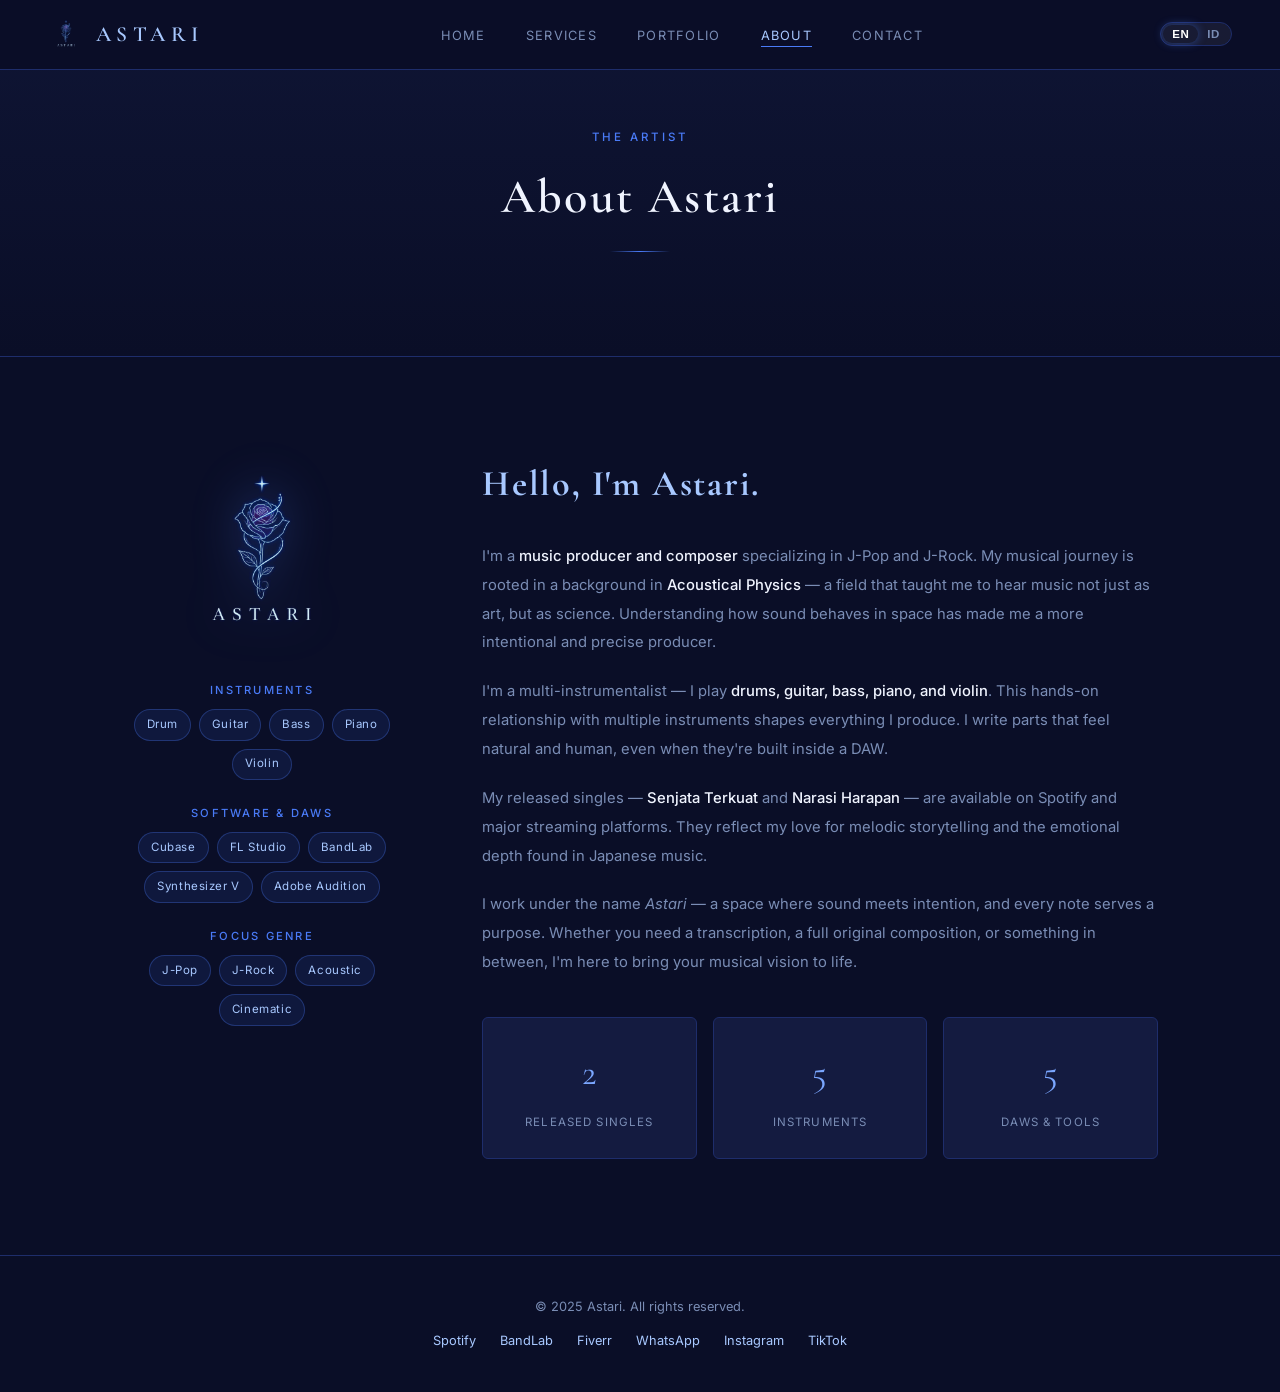
==== commit 5c227366: "Remove commission page, integrate Spotify player and BandLab, add audio folder and drag-and-drop pre" ====
--- a/about.html
+++ b/about.html
@@ -20,7 +20,6 @@
         <li><a href="index.html"><span class="lang-en">Home</span><span class="lang-id">Beranda</span></a></li>
         <li><a href="services.html"><span class="lang-en">Services</span><span class="lang-id">Layanan</span></a></li>
         <li><a href="portfolio.html"><span class="lang-en">Portfolio</span><span class="lang-id">Portofolio</span></a></li>
-        <li><a href="commission.html"><span class="lang-en">Commission</span><span class="lang-id">Komisi</span></a></li>
         <li><a href="about.html" class="active"><span class="lang-en">About</span><span class="lang-id">Tentang</span></a></li>
         <li><a href="contact.html"><span class="lang-en">Contact</span><span class="lang-id">Kontak</span></a></li>
     </ul>
@@ -67,14 +66,15 @@
             </div>
 
             <p class="about-section-label">
-                <span class="lang-en">Software</span>
+                <span class="lang-en">Software &amp; DAWs</span>
                 <span class="lang-id">Software &amp; DAW</span>
             </p>
             <div class="skills-list" style="justify-content: center;">
                 <span class="skill-tag">Cubase</span>
                 <span class="skill-tag">FL Studio</span>
+                <span class="skill-tag">BandLab</span>
+                <span class="skill-tag">Synthesizer V</span>
                 <span class="skill-tag">Adobe Audition</span>
-                <span class="skill-tag">Synthesizer V</span>
             </div>
 
             <p class="about-section-label">
@@ -113,7 +113,7 @@
 
                 <p>
                     My released singles — <strong>Senjata Terkuat</strong> and <strong>Narasi Harapan</strong> —
-                    are available on major streaming platforms.
+                    are available on Spotify and major streaming platforms.
                     They reflect my love for melodic storytelling and the emotional depth found in Japanese music.
                 </p>
 
@@ -142,7 +142,7 @@
 
                 <p>
                     Karya single orisinal saya — <strong>Senjata Terkuat</strong> dan <strong>Narasi Harapan</strong> —
-                    telah dirilis di platform streaming utama.
+                    telah dirilis di Spotify dan platform streaming utama.
                     Karya-karya ini mencerminkan kecintaan saya terhadap alur melodi yang emosional dan bercerita khas musik Jepang.
                 </p>
 
@@ -170,10 +170,10 @@
                     </span>
                 </div>
                 <div class="stat">
-                    <span class="stat-number">4</span>
+                    <span class="stat-number">5</span>
                     <span class="stat-label">
                         <span class="lang-en">DAWs &amp; Tools</span>
-                        <span class="lang-id">DAW &amp; Tools</span>
+                        <span class="lang-id">DAW &amp; Software</span>
                     </span>
                 </div>
             </div>
@@ -185,6 +185,8 @@
 <footer>
     <p>© 2025 Astari. All rights reserved.</p>
     <div class="footer-links">
+        <a href="https://open.spotify.com/artist/5y5qtcshlITnyTsQuU0jKW" target="_blank" rel="noopener">Spotify</a>
+        <a href="https://www.bandlab.com/astarimusicworks" target="_blank" rel="noopener">BandLab</a>
         <a href="https://www.fiverr.com/s/P44VlWw" target="_blank" rel="noopener">Fiverr</a>
         <a href="https://wa.me/6281353412340" target="_blank" rel="noopener">WhatsApp</a>
         <a href="https://www.instagram.com/astarimusicworks/" target="_blank" rel="noopener">Instagram</a>
--- a/style.css
+++ b/style.css
@@ -946,3 +946,84 @@
 body.lang-en .lang-id { display: none !important; }
 body.lang-id .lang-en { display: none !important; }
 
+/* ============================================================
+   SPOTIFY & AUDIO PLAYERS
+   ============================================================ */
+.spotify-embed-container {
+    width: 100%;
+    max-width: 760px;
+    margin: 2rem auto;
+    border-radius: 14px;
+    overflow: hidden;
+    box-shadow: 0 8px 30px rgba(0, 0, 0, 0.4);
+    border: 1px solid var(--border);
+}
+
+.audio-track-card {
+    background: var(--bg2);
+    border: 1px solid var(--border);
+    border-radius: 12px;
+    padding: 1.25rem 1.5rem;
+    margin-bottom: 1.25rem;
+    display: flex;
+    flex-direction: column;
+    gap: 0.8rem;
+    transition: transform 0.25s, border-color 0.25s;
+}
+
+.audio-track-card:hover {
+    border-color: var(--blue);
+    transform: translateY(-2px);
+}
+
+.audio-track-info {
+    display: flex;
+    justify-content: space-between;
+    align-items: center;
+    flex-wrap: wrap;
+    gap: 0.5rem;
+}
+
+.audio-track-title {
+    font-size: 1.05rem;
+    font-weight: 600;
+    color: var(--white);
+}
+
+.audio-track-tag {
+    font-size: 0.72rem;
+    color: var(--accent);
+    background: rgba(74, 123, 247, 0.12);
+    padding: 3px 10px;
+    border-radius: 12px;
+}
+
+.custom-audio-player {
+    width: 100%;
+    outline: none;
+    height: 38px;
+    border-radius: 8px;
+}
+
+/* Drag and Drop Zone */
+.dropzone-box {
+    border: 2px dashed var(--border);
+    border-radius: 14px;
+    padding: 2rem 1.5rem;
+    text-align: center;
+    background: rgba(255, 255, 255, 0.02);
+    cursor: pointer;
+    transition: all 0.25s ease;
+    margin: 1.5rem 0;
+}
+
+.dropzone-box:hover, .dropzone-box.dragover {
+    border-color: var(--accent);
+    background: rgba(74, 123, 247, 0.06);
+}
+
+.dropzone-icon {
+    font-size: 2.2rem;
+    margin-bottom: 0.5rem;
+}
+
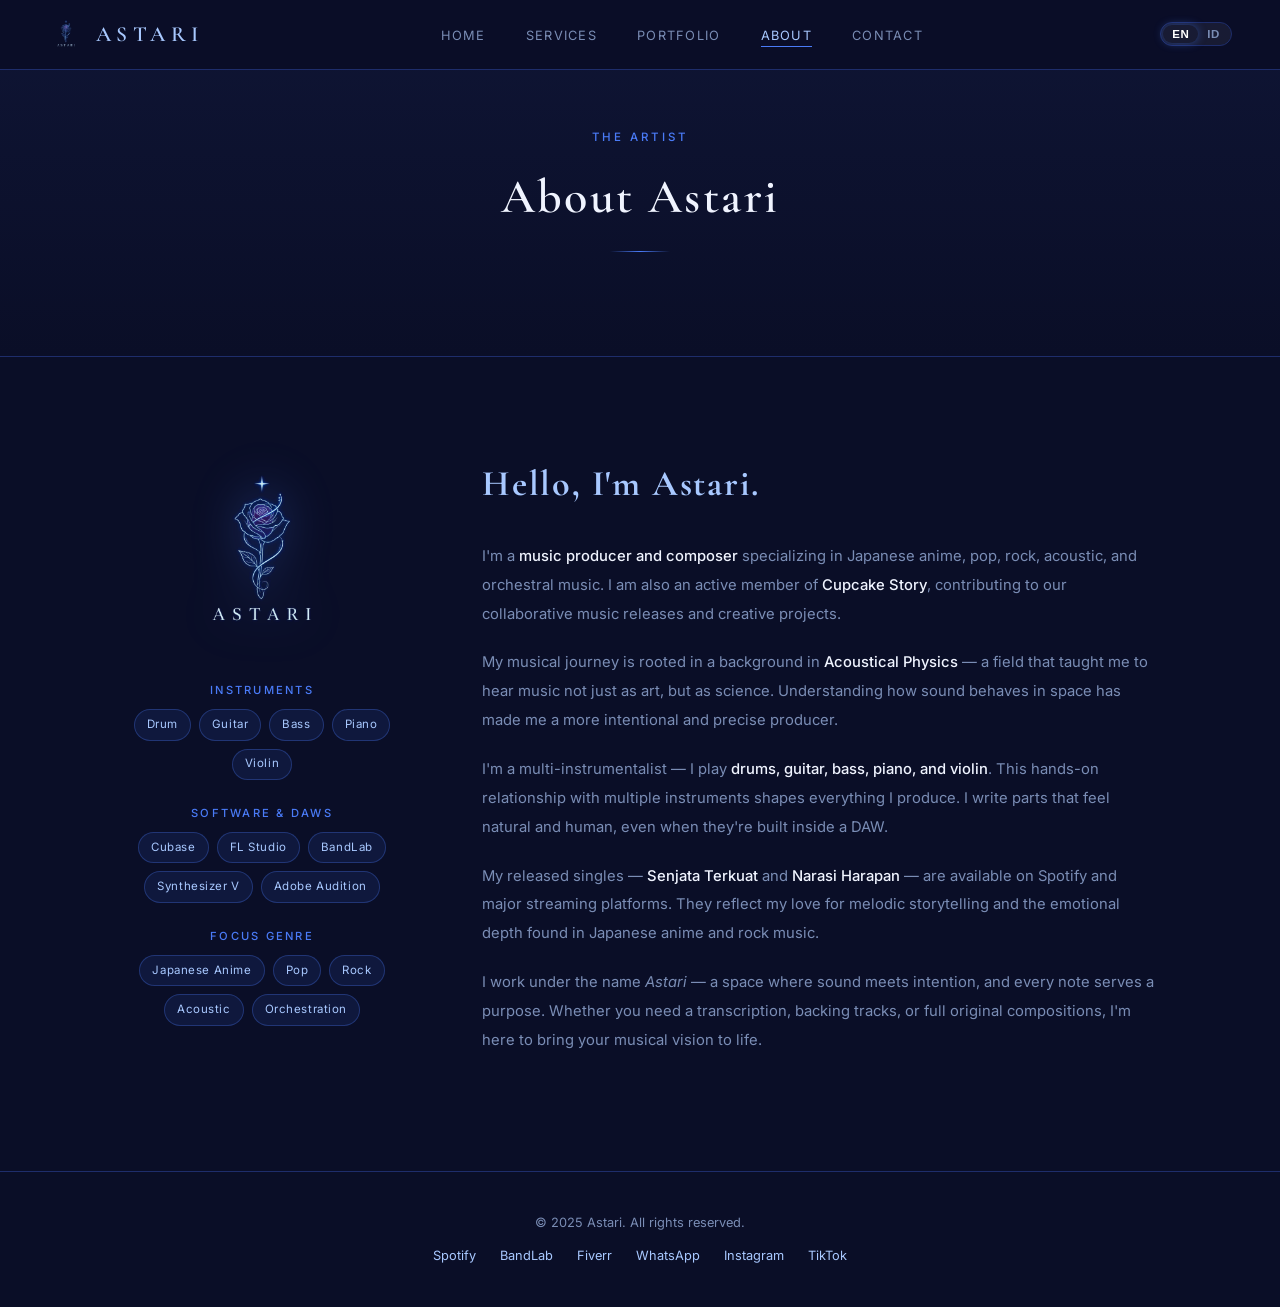
==== commit b1933613: "Update About: add Cupcake Story, expand genres, remove stats; Remove mixing from services; Remove pl" ====
--- a/about.html
+++ b/about.html
@@ -82,10 +82,11 @@
                 <span class="lang-id">Fokus Genre</span>
             </p>
             <div class="skills-list" style="justify-content: center;">
-                <span class="skill-tag">J-Pop</span>
-                <span class="skill-tag">J-Rock</span>
+                <span class="skill-tag">Japanese Anime</span>
+                <span class="skill-tag">Pop</span>
+                <span class="skill-tag">Rock</span>
                 <span class="skill-tag">Acoustic</span>
-                <span class="skill-tag">Cinematic</span>
+                <span class="skill-tag">Orchestration</span>
             </div>
         </div>
 
@@ -99,7 +100,11 @@
             <!-- English Bio -->
             <div class="lang-en">
                 <p>
-                    I'm a <strong>music producer and composer</strong> specializing in J-Pop and J-Rock.
+                    I'm a <strong>music producer and composer</strong> specializing in Japanese anime, pop, rock, acoustic, and orchestral music.
+                    I am also an active member of <strong>Cupcake Story</strong>, contributing to our collaborative music releases and creative projects.
+                </p>
+
+                <p>
                     My musical journey is rooted in a background in <strong>Acoustical Physics</strong> —
                     a field that taught me to hear music not just as art, but as science.
                     Understanding how sound behaves in space has made me a more intentional and precise producer.
@@ -114,13 +119,13 @@
                 <p>
                     My released singles — <strong>Senjata Terkuat</strong> and <strong>Narasi Harapan</strong> —
                     are available on Spotify and major streaming platforms.
-                    They reflect my love for melodic storytelling and the emotional depth found in Japanese music.
+                    They reflect my love for melodic storytelling and the emotional depth found in Japanese anime and rock music.
                 </p>
 
                 <p>
                     I work under the name <em>Astari</em> — a space where sound meets intention,
                     and every note serves a purpose.
-                    Whether you need a transcription, a full original composition, or something in between,
+                    Whether you need a transcription, backing tracks, or full original compositions,
                     I'm here to bring your musical vision to life.
                 </p>
             </div>
@@ -128,7 +133,11 @@
             <!-- Indonesian Bio -->
             <div class="lang-id">
                 <p>
-                    Saya adalah seorang <strong>produser musik dan komposer</strong> yang berfokus pada genre J-Pop dan J-Rock.
+                    Saya adalah seorang <strong>produser musik dan komposer</strong> yang berfokus pada genre Japanese anime, pop, rock, akustik, dan orkestrasi.
+                    Saya juga merupakan bagian dari <strong>Cupcake Story</strong>, berkontribusi aktif dalam berbagai karya rilis musik dan proyek kreatif bersama.
+                </p>
+
+                <p>
                     Perjalanan musikal saya berakar dari latar belakang di bidang <strong>Fisika Akustik</strong> —
                     disiplin ilmu yang mengajarkan saya mendengar musik bukan hanya sebagai karya seni, tetapi juga sebagai sains.
                     Memahami perilaku gelombang suara di ruang akustik membuat saya menjadi produser yang presisi dan penuh intensi.
@@ -149,33 +158,8 @@
                 <p>
                     Saya berkarya dengan identitas <em>Astari</em> — sebuah ruang di mana suara bertemu dengan tujuan artistik,
                     dan setiap nada memiliki makna.
-                    Mulai dari transkripsi partitur, aransemen, hingga produksi lagu orisinal penuh, saya siap mewujudkan visi musik Anda.
+                    Mulai dari transkripsi partitur, aransemen, hingga produksi musik orisinal penuh, saya siap mewujudkan visi musik Anda.
                 </p>
-            </div>
-
-            <!-- Stats -->
-            <div class="about-stats">
-                <div class="stat">
-                    <span class="stat-number">2</span>
-                    <span class="stat-label">
-                        <span class="lang-en">Released Singles</span>
-                        <span class="lang-id">Single Dirilis</span>
-                    </span>
-                </div>
-                <div class="stat">
-                    <span class="stat-number">5</span>
-                    <span class="stat-label">
-                        <span class="lang-en">Instruments</span>
-                        <span class="lang-id">Instrumen</span>
-                    </span>
-                </div>
-                <div class="stat">
-                    <span class="stat-number">5</span>
-                    <span class="stat-label">
-                        <span class="lang-en">DAWs &amp; Tools</span>
-                        <span class="lang-id">DAW &amp; Software</span>
-                    </span>
-                </div>
             </div>
         </div>
 
